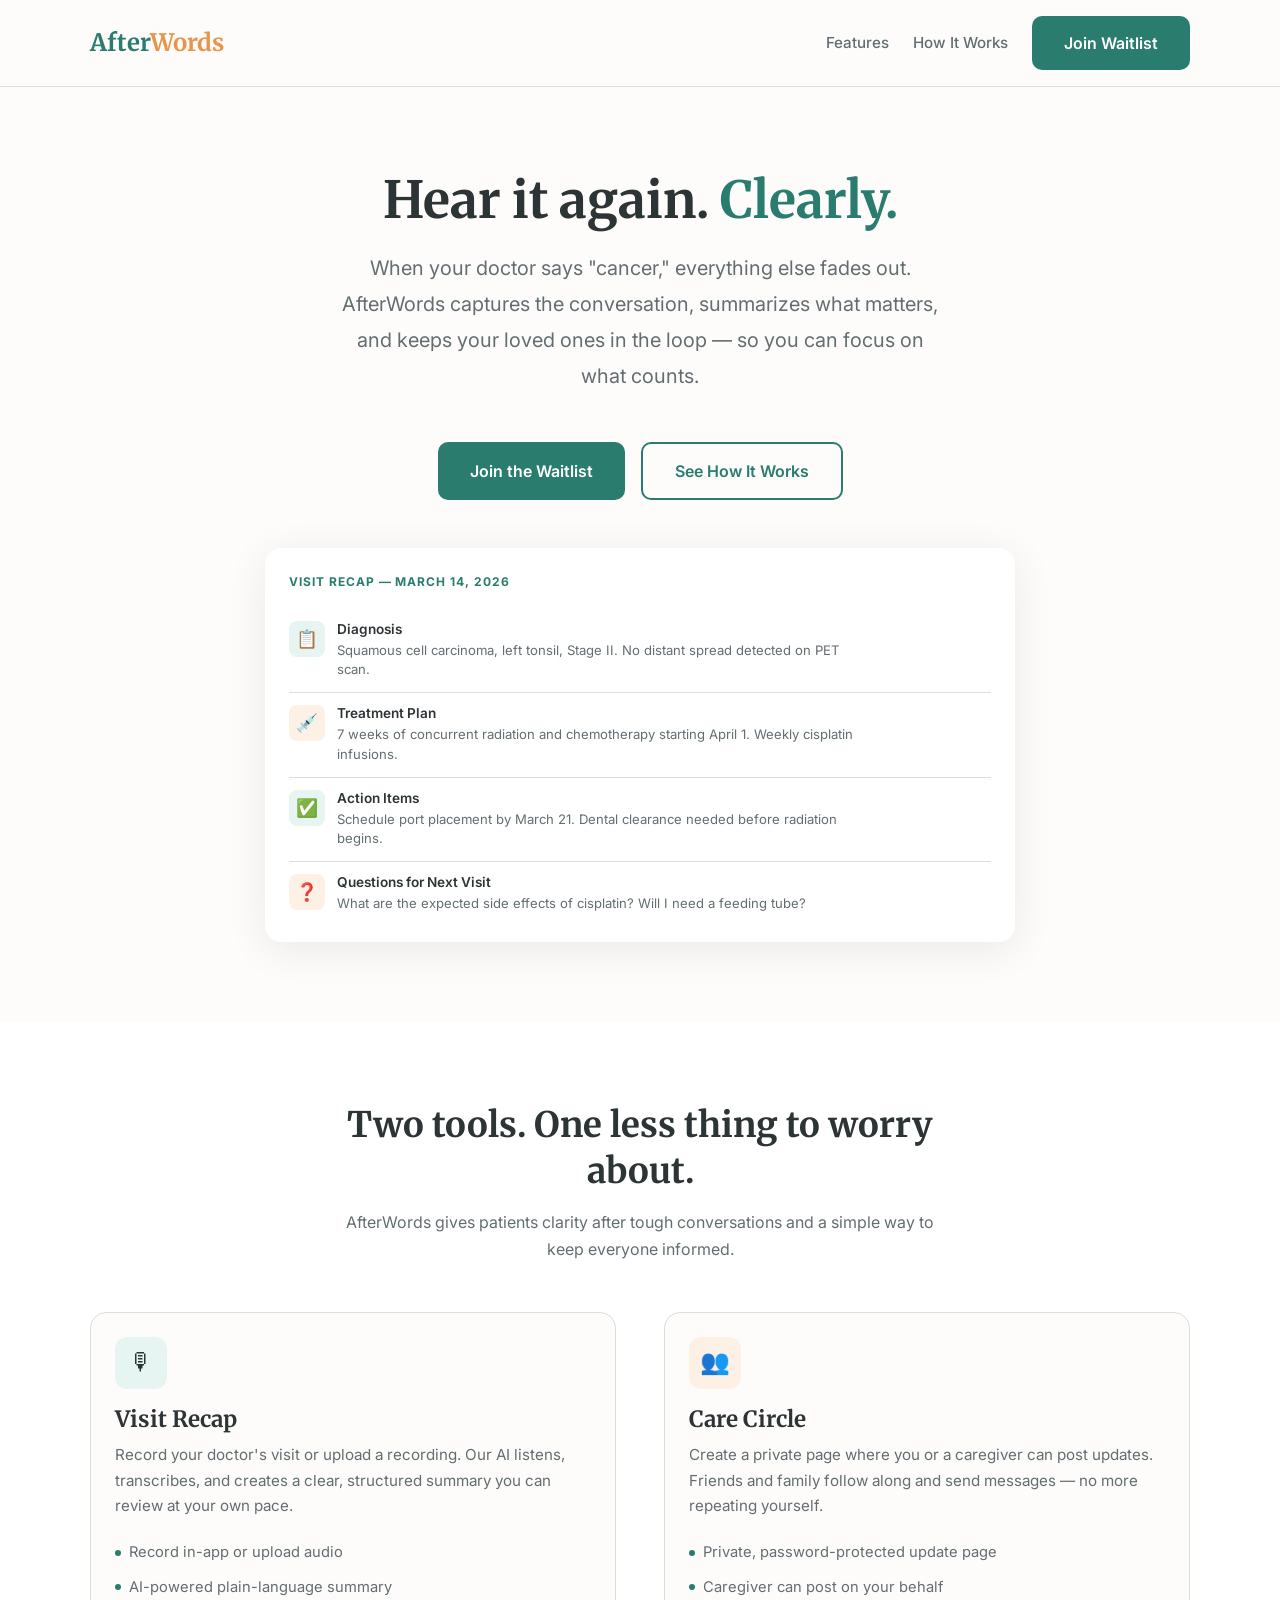
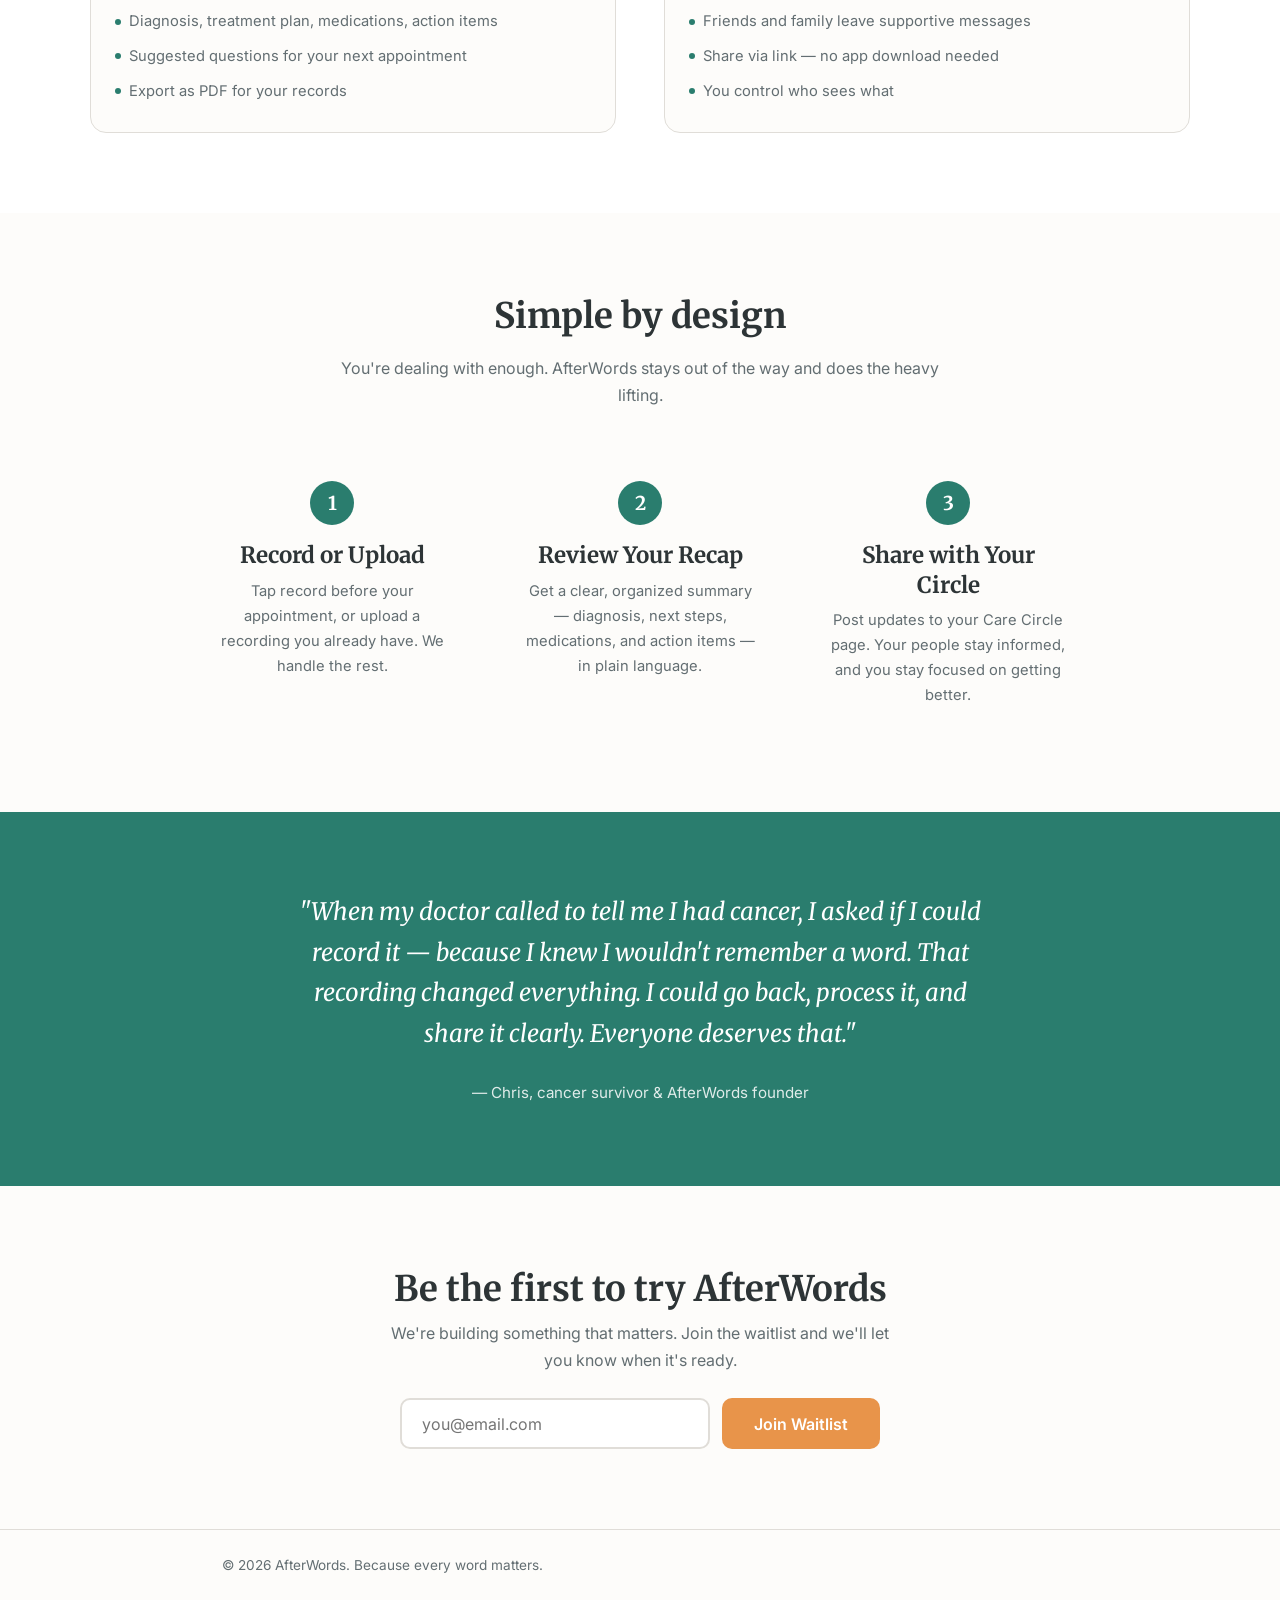
==== index.html @ 7d265d9e "Initial commit — AfterWords MVP Landing page, patient dashboard, Visit Recap flow (record → process " ====
<!DOCTYPE html>
<html lang="en">
<head>
  <meta charset="UTF-8">
  <meta name="viewport" content="width=device-width, initial-scale=1.0">
  <title>AfterWords — Because Every Word Matters</title>
  <meta name="description" content="AfterWords helps cancer patients capture, understand, and share what their doctors say — so nothing gets lost when it matters most.">
  <link rel="preconnect" href="https://fonts.googleapis.com">
  <link rel="preconnect" href="https://fonts.gstatic.com" crossorigin>
  <link href="https://fonts.googleapis.com/css2?family=Inter:wght@400;500;600;700&family=Merriweather:ital,wght@0,700;1,400&display=swap" rel="stylesheet">
  <link rel="stylesheet" href="css/style.css">
</head>
<body>

  <!-- Header -->
  <header class="site-header">
    <div class="container">
      <a href="/" class="logo">After<span>Words</span></a>
      <button class="nav-toggle" aria-label="Toggle navigation">
        <span></span><span></span><span></span>
      </button>
      <nav>
        <a href="#features">Features</a>
        <a href="#how-it-works">How It Works</a>
        <a href="#waitlist" class="btn btn-primary">Join Waitlist</a>
      </nav>
    </div>
  </header>

  <!-- Hero -->
  <section class="hero section">
    <div class="container">
      <h1>Hear it again. <span>Clearly.</span></h1>
      <p class="subtitle">
        When your doctor says "cancer," everything else fades out. AfterWords captures the conversation, summarizes what matters, and keeps your loved ones in the loop — so you can focus on what counts.
      </p>
      <div class="hero-actions">
        <a href="#waitlist" class="btn btn-primary">Join the Waitlist</a>
        <a href="#how-it-works" class="btn btn-outline">See How It Works</a>
      </div>

      <!-- Visual mockup of a recap summary -->
      <div class="hero-visual reveal">
        <div class="mockup-card">
          <div class="card-label">Visit Recap — March 14, 2026</div>
          <div class="mockup-summary-item">
            <div class="mockup-icon">&#x1f4cb;</div>
            <div>
              <h4>Diagnosis</h4>
              <p>Squamous cell carcinoma, left tonsil, Stage II. No distant spread detected on PET scan.</p>
            </div>
          </div>
          <div class="mockup-summary-item">
            <div class="mockup-icon accent">&#x1f489;</div>
            <div>
              <h4>Treatment Plan</h4>
              <p>7 weeks of concurrent radiation and chemotherapy starting April 1. Weekly cisplatin infusions.</p>
            </div>
          </div>
          <div class="mockup-summary-item">
            <div class="mockup-icon">&#x2705;</div>
            <div>
              <h4>Action Items</h4>
              <p>Schedule port placement by March 21. Dental clearance needed before radiation begins.</p>
            </div>
          </div>
          <div class="mockup-summary-item">
            <div class="mockup-icon accent">&#x2753;</div>
            <div>
              <h4>Questions for Next Visit</h4>
              <p>What are the expected side effects of cisplatin? Will I need a feeding tube?</p>
            </div>
          </div>
        </div>
      </div>
    </div>
  </section>

  <!-- Features -->
  <section class="features section" id="features">
    <div class="container">
      <div class="features-header reveal">
        <h2>Two tools. One less thing to worry about.</h2>
        <p>AfterWords gives patients clarity after tough conversations and a simple way to keep everyone informed.</p>
      </div>
      <div class="features-grid">
        <div class="feature-card reveal">
          <div class="feature-icon">&#x1f399;</div>
          <h3>Visit Recap</h3>
          <p>Record your doctor's visit or upload a recording. Our AI listens, transcribes, and creates a clear, structured summary you can review at your own pace.</p>
          <ul class="feature-list">
            <li>Record in-app or upload audio</li>
            <li>AI-powered plain-language summary</li>
            <li>Diagnosis, treatment plan, medications, action items</li>
            <li>Suggested questions for your next appointment</li>
            <li>Export as PDF for your records</li>
          </ul>
        </div>
        <div class="feature-card reveal">
          <div class="feature-icon accent">&#x1f465;</div>
          <h3>Care Circle</h3>
          <p>Create a private page where you or a caregiver can post updates. Friends and family follow along and send messages — no more repeating yourself.</p>
          <ul class="feature-list">
            <li>Private, password-protected update page</li>
            <li>Caregiver can post on your behalf</li>
            <li>Friends and family leave supportive messages</li>
            <li>Share via link — no app download needed</li>
            <li>You control who sees what</li>
          </ul>
        </div>
      </div>
    </div>
  </section>

  <!-- How It Works -->
  <section class="how-it-works section" id="how-it-works">
    <div class="container">
      <div class="how-header reveal">
        <h2>Simple by design</h2>
        <p>You're dealing with enough. AfterWords stays out of the way and does the heavy lifting.</p>
      </div>
      <div class="steps">
        <div class="step reveal">
          <div class="step-number">1</div>
          <h3>Record or Upload</h3>
          <p>Tap record before your appointment, or upload a recording you already have. We handle the rest.</p>
        </div>
        <div class="step reveal">
          <div class="step-number">2</div>
          <h3>Review Your Recap</h3>
          <p>Get a clear, organized summary — diagnosis, next steps, medications, and action items — in plain language.</p>
        </div>
        <div class="step reveal">
          <div class="step-number">3</div>
          <h3>Share with Your Circle</h3>
          <p>Post updates to your Care Circle page. Your people stay informed, and you stay focused on getting better.</p>
        </div>
      </div>
    </div>
  </section>

  <!-- Story -->
  <section class="story section">
    <div class="container">
      <div class="story-content reveal">
        <blockquote>
          "When my doctor called to tell me I had cancer, I asked if I could record it — because I knew I wouldn't remember a word. That recording changed everything. I could go back, process it, and share it clearly. Everyone deserves that."
        </blockquote>
        <cite>— Chris, cancer survivor &amp; AfterWords founder</cite>
      </div>
    </div>
  </section>

  <!-- CTA / Waitlist -->
  <section class="cta section" id="waitlist">
    <div class="container reveal">
      <h2>Be the first to try AfterWords</h2>
      <p>We're building something that matters. Join the waitlist and we'll let you know when it's ready.</p>
      <form class="waitlist-form" id="waitlist-form">
        <input type="email" placeholder="you@email.com" required aria-label="Email address">
        <button type="submit" class="btn btn-accent">Join Waitlist</button>
      </form>
      <p id="form-message" style="margin-top: 1rem; font-size: 0.9rem; display: none;"></p>
    </div>
  </section>

  <!-- Footer -->
  <footer class="site-footer">
    <div class="container">
      <p>&copy; 2026 AfterWords. Because every word matters.</p>
    </div>
  </footer>

  <script src="js/main.js"></script>
</body>
</html>
---- css/style.css ----
/* ========================================
   AfterWords — Global Styles
   ======================================== */

/* --- Custom Properties --- */
:root {
  /* Brand Colors */
  --color-primary: #2a7d6e;       /* Calm teal */
  --color-primary-light: #e6f5f1; /* Teal tint for backgrounds */
  --color-primary-dark: #1d5a4f;  /* Deeper teal for hover states */
  --color-accent: #e8944a;        /* Warm amber — hope, warmth */
  --color-accent-light: #fdf1e6;  /* Amber tint */

  /* Neutrals */
  --color-text: #2d3436;
  --color-text-light: #636e72;
  --color-bg: #fdfcfa;
  --color-white: #ffffff;
  --color-border: #e0ddd8;

  /* Typography */
  --font-heading: 'Merriweather', Georgia, serif;
  --font-body: 'Inter', -apple-system, BlinkMacSystemFont, 'Segoe UI', sans-serif;

  /* Spacing */
  --space-xs: 0.5rem;
  --space-sm: 1rem;
  --space-md: 1.5rem;
  --space-lg: 3rem;
  --space-xl: 5rem;

  /* Layout */
  --max-width: 1100px;
  --radius: 10px;
  --radius-lg: 16px;
}

/* --- Reset & Base --- */
*,
*::before,
*::after {
  margin: 0;
  padding: 0;
  box-sizing: border-box;
}

html {
  scroll-behavior: smooth;
}

body {
  font-family: var(--font-body);
  color: var(--color-text);
  background: var(--color-bg);
  line-height: 1.7;
  -webkit-font-smoothing: antialiased;
}

img {
  max-width: 100%;
  display: block;
}

a {
  color: var(--color-primary);
  text-decoration: none;
}

a:hover {
  color: var(--color-primary-dark);
}

/* --- Typography --- */
h1, h2, h3, h4 {
  font-family: var(--font-heading);
  color: var(--color-text);
  line-height: 1.3;
}

h1 { font-size: clamp(2rem, 5vw, 3.2rem); }
h2 { font-size: clamp(1.5rem, 3.5vw, 2.2rem); }
h3 { font-size: clamp(1.15rem, 2.5vw, 1.4rem); }

p {
  max-width: 65ch;
}

/* --- Utility --- */
.container {
  width: 90%;
  max-width: var(--max-width);
  margin: 0 auto;
}

.section {
  padding: var(--space-xl) 0;
}

.text-center {
  text-align: center;
}

.text-light {
  color: var(--color-text-light);
}

/* --- Buttons --- */
.btn {
  display: inline-flex;
  align-items: center;
  gap: 0.5rem;
  padding: 0.85rem 2rem;
  border-radius: var(--radius);
  font-family: var(--font-body);
  font-size: 1rem;
  font-weight: 600;
  border: none;
  cursor: pointer;
  transition: all 0.25s ease;
}

.btn-primary {
  background: var(--color-primary);
  color: var(--color-white);
}

.btn-primary:hover {
  background: var(--color-primary-dark);
  color: var(--color-white);
  transform: translateY(-1px);
  box-shadow: 0 4px 14px rgba(42, 125, 110, 0.3);
}

.btn-outline {
  background: transparent;
  color: var(--color-primary);
  border: 2px solid var(--color-primary);
}

.btn-outline:hover {
  background: var(--color-primary);
  color: var(--color-white);
  transform: translateY(-1px);
}

.btn-accent {
  background: var(--color-accent);
  color: var(--color-white);
}

.btn-accent:hover {
  background: #d4832f;
  color: var(--color-white);
  transform: translateY(-1px);
  box-shadow: 0 4px 14px rgba(232, 148, 74, 0.35);
}

/* --- Header / Nav --- */
.site-header {
  padding: var(--space-sm) 0;
  position: sticky;
  top: 0;
  background: rgba(253, 252, 250, 0.92);
  backdrop-filter: blur(12px);
  -webkit-backdrop-filter: blur(12px);
  z-index: 100;
  border-bottom: 1px solid var(--color-border);
}

.site-header .container {
  display: flex;
  justify-content: space-between;
  align-items: center;
}

.logo {
  font-family: var(--font-heading);
  font-size: 1.5rem;
  font-weight: 700;
  color: var(--color-primary);
}

.logo span {
  color: var(--color-accent);
}

nav {
  display: flex;
  align-items: center;
  gap: var(--space-md);
}

nav a {
  font-size: 0.95rem;
  font-weight: 500;
  color: var(--color-text-light);
  transition: color 0.2s;
}

nav a:hover {
  color: var(--color-primary);
}

/* Mobile nav toggle */
.nav-toggle {
  display: none;
  background: none;
  border: none;
  cursor: pointer;
  padding: var(--space-xs);
}

.nav-toggle span {
  display: block;
  width: 24px;
  height: 2px;
  background: var(--color-text);
  margin: 5px 0;
  transition: all 0.3s;
}

/* --- Hero --- */
.hero {
  padding: var(--space-xl) 0;
  text-align: center;
}

.hero h1 {
  margin-bottom: var(--space-sm);
}

.hero h1 span {
  color: var(--color-primary);
}

.hero .subtitle {
  font-size: clamp(1.05rem, 2vw, 1.25rem);
  color: var(--color-text-light);
  max-width: 600px;
  margin: 0 auto var(--space-lg);
  line-height: 1.8;
}

.hero-actions {
  display: flex;
  justify-content: center;
  gap: var(--space-sm);
  flex-wrap: wrap;
}

.hero-visual {
  margin-top: var(--space-lg);
  max-width: 750px;
  margin-left: auto;
  margin-right: auto;
}

/* Mockup card shown in hero */
.mockup-card {
  background: var(--color-white);
  border-radius: var(--radius-lg);
  box-shadow: 0 8px 40px rgba(0, 0, 0, 0.08);
  padding: var(--space-md) var(--space-md) var(--space-sm);
  text-align: left;
}

.mockup-card .card-label {
  font-size: 0.75rem;
  font-weight: 700;
  text-transform: uppercase;
  letter-spacing: 0.08em;
  color: var(--color-primary);
  margin-bottom: var(--space-sm);
}

.mockup-summary-item {
  display: flex;
  align-items: flex-start;
  gap: 0.75rem;
  padding: 0.75rem 0;
  border-bottom: 1px solid var(--color-border);
}

.mockup-summary-item:last-child {
  border-bottom: none;
}

.mockup-icon {
  flex-shrink: 0;
  width: 36px;
  height: 36px;
  border-radius: 8px;
  display: flex;
  align-items: center;
  justify-content: center;
  font-size: 1.1rem;
  background: var(--color-primary-light);
}

.mockup-icon.accent {
  background: var(--color-accent-light);
}

.mockup-summary-item h4 {
  font-family: var(--font-body);
  font-size: 0.85rem;
  font-weight: 600;
  margin-bottom: 0.15rem;
}

.mockup-summary-item p {
  font-size: 0.82rem;
  color: var(--color-text-light);
  line-height: 1.5;
}

/* --- Features --- */
.features {
  background: var(--color-white);
}

.features-header {
  text-align: center;
  max-width: 600px;
  margin: 0 auto var(--space-lg);
}

.features-header p {
  margin: var(--space-sm) auto 0;
  color: var(--color-text-light);
}

.features-grid {
  display: grid;
  grid-template-columns: 1fr 1fr;
  gap: var(--space-lg);
}

.feature-card {
  padding: var(--space-md);
  border-radius: var(--radius-lg);
  border: 1px solid var(--color-border);
  background: var(--color-bg);
}

.feature-icon {
  width: 52px;
  height: 52px;
  border-radius: 12px;
  display: flex;
  align-items: center;
  justify-content: center;
  font-size: 1.5rem;
  margin-bottom: var(--space-sm);
  background: var(--color-primary-light);
}

.feature-icon.accent {
  background: var(--color-accent-light);
}

.feature-card h3 {
  margin-bottom: var(--space-xs);
}

.feature-card p {
  color: var(--color-text-light);
  font-size: 0.95rem;
}

.feature-list {
  list-style: none;
  margin-top: var(--space-sm);
}

.feature-list li {
  padding: 0.3rem 0;
  font-size: 0.92rem;
  color: var(--color-text-light);
  display: flex;
  align-items: center;
  gap: 0.5rem;
}

.feature-list li::before {
  content: '';
  width: 6px;
  height: 6px;
  border-radius: 50%;
  background: var(--color-primary);
  flex-shrink: 0;
}

/* --- How It Works --- */
.how-it-works {
  background: var(--color-bg);
}

.how-header {
  text-align: center;
  max-width: 600px;
  margin: 0 auto var(--space-lg);
}

.how-header p {
  margin: var(--space-sm) auto 0;
  color: var(--color-text-light);
}

.steps {
  display: grid;
  grid-template-columns: repeat(3, 1fr);
  gap: var(--space-md);
  max-width: 900px;
  margin: 0 auto;
}

.step {
  text-align: center;
  padding: var(--space-md);
}

.step-number {
  width: 44px;
  height: 44px;
  border-radius: 50%;
  background: var(--color-primary);
  color: var(--color-white);
  font-family: var(--font-heading);
  font-size: 1.2rem;
  font-weight: 700;
  display: flex;
  align-items: center;
  justify-content: center;
  margin: 0 auto var(--space-sm);
}

.step h3 {
  margin-bottom: var(--space-xs);
}

.step p {
  color: var(--color-text-light);
  font-size: 0.92rem;
  margin: 0 auto;
}

/* --- Testimonial / Story --- */
.story {
  background: var(--color-primary);
  color: var(--color-white);
}

.story-content {
  max-width: 700px;
  margin: 0 auto;
  text-align: center;
}

.story-content blockquote {
  font-family: var(--font-heading);
  font-size: clamp(1.1rem, 2.5vw, 1.5rem);
  line-height: 1.7;
  font-style: italic;
  margin-bottom: var(--space-md);
}

.story-content cite {
  font-style: normal;
  font-size: 0.95rem;
  opacity: 0.85;
}

/* --- CTA --- */
.cta {
  text-align: center;
  background: var(--color-bg);
}

.cta h2 {
  margin-bottom: var(--space-xs);
}

.cta p {
  color: var(--color-text-light);
  margin: 0 auto var(--space-md);
  max-width: 500px;
}

.waitlist-form {
  display: flex;
  justify-content: center;
  gap: 0.75rem;
  flex-wrap: wrap;
  max-width: 480px;
  margin: 0 auto;
}

.waitlist-form input[type="email"] {
  flex: 1;
  min-width: 240px;
  padding: 0.85rem 1.25rem;
  border-radius: var(--radius);
  border: 2px solid var(--color-border);
  font-family: var(--font-body);
  font-size: 1rem;
  background: var(--color-white);
  transition: border-color 0.2s;
}

.waitlist-form input[type="email"]:focus {
  outline: none;
  border-color: var(--color-primary);
}

.waitlist-form .btn {
  white-space: nowrap;
}

/* --- Footer --- */
.site-footer {
  padding: var(--space-md) 0;
  border-top: 1px solid var(--color-border);
  text-align: center;
  font-size: 0.85rem;
  color: var(--color-text-light);
}

/* --- Scroll Animations --- */
.reveal {
  opacity: 0;
  transform: translateY(24px);
  transition: opacity 0.6s ease, transform 0.6s ease;
}

.reveal.visible {
  opacity: 1;
  transform: translateY(0);
}

/* --- Responsive --- */
@media (max-width: 768px) {
  .features-grid {
    grid-template-columns: 1fr;
  }

  .steps {
    grid-template-columns: 1fr;
    gap: var(--space-sm);
  }

  .step {
    padding: var(--space-sm);
  }

  nav {
    display: none;
    position: absolute;
    top: 100%;
    left: 0;
    right: 0;
    flex-direction: column;
    background: var(--color-white);
    padding: var(--space-sm) var(--space-md);
    border-bottom: 1px solid var(--color-border);
    box-shadow: 0 4px 20px rgba(0, 0, 0, 0.06);
  }

  nav.open {
    display: flex;
  }

  .nav-toggle {
    display: block;
  }

  .hero-actions {
    flex-direction: column;
    align-items: center;
  }

  .waitlist-form {
    flex-direction: column;
    align-items: stretch;
  }

  .waitlist-form input[type="email"] {
    min-width: unset;
  }
}
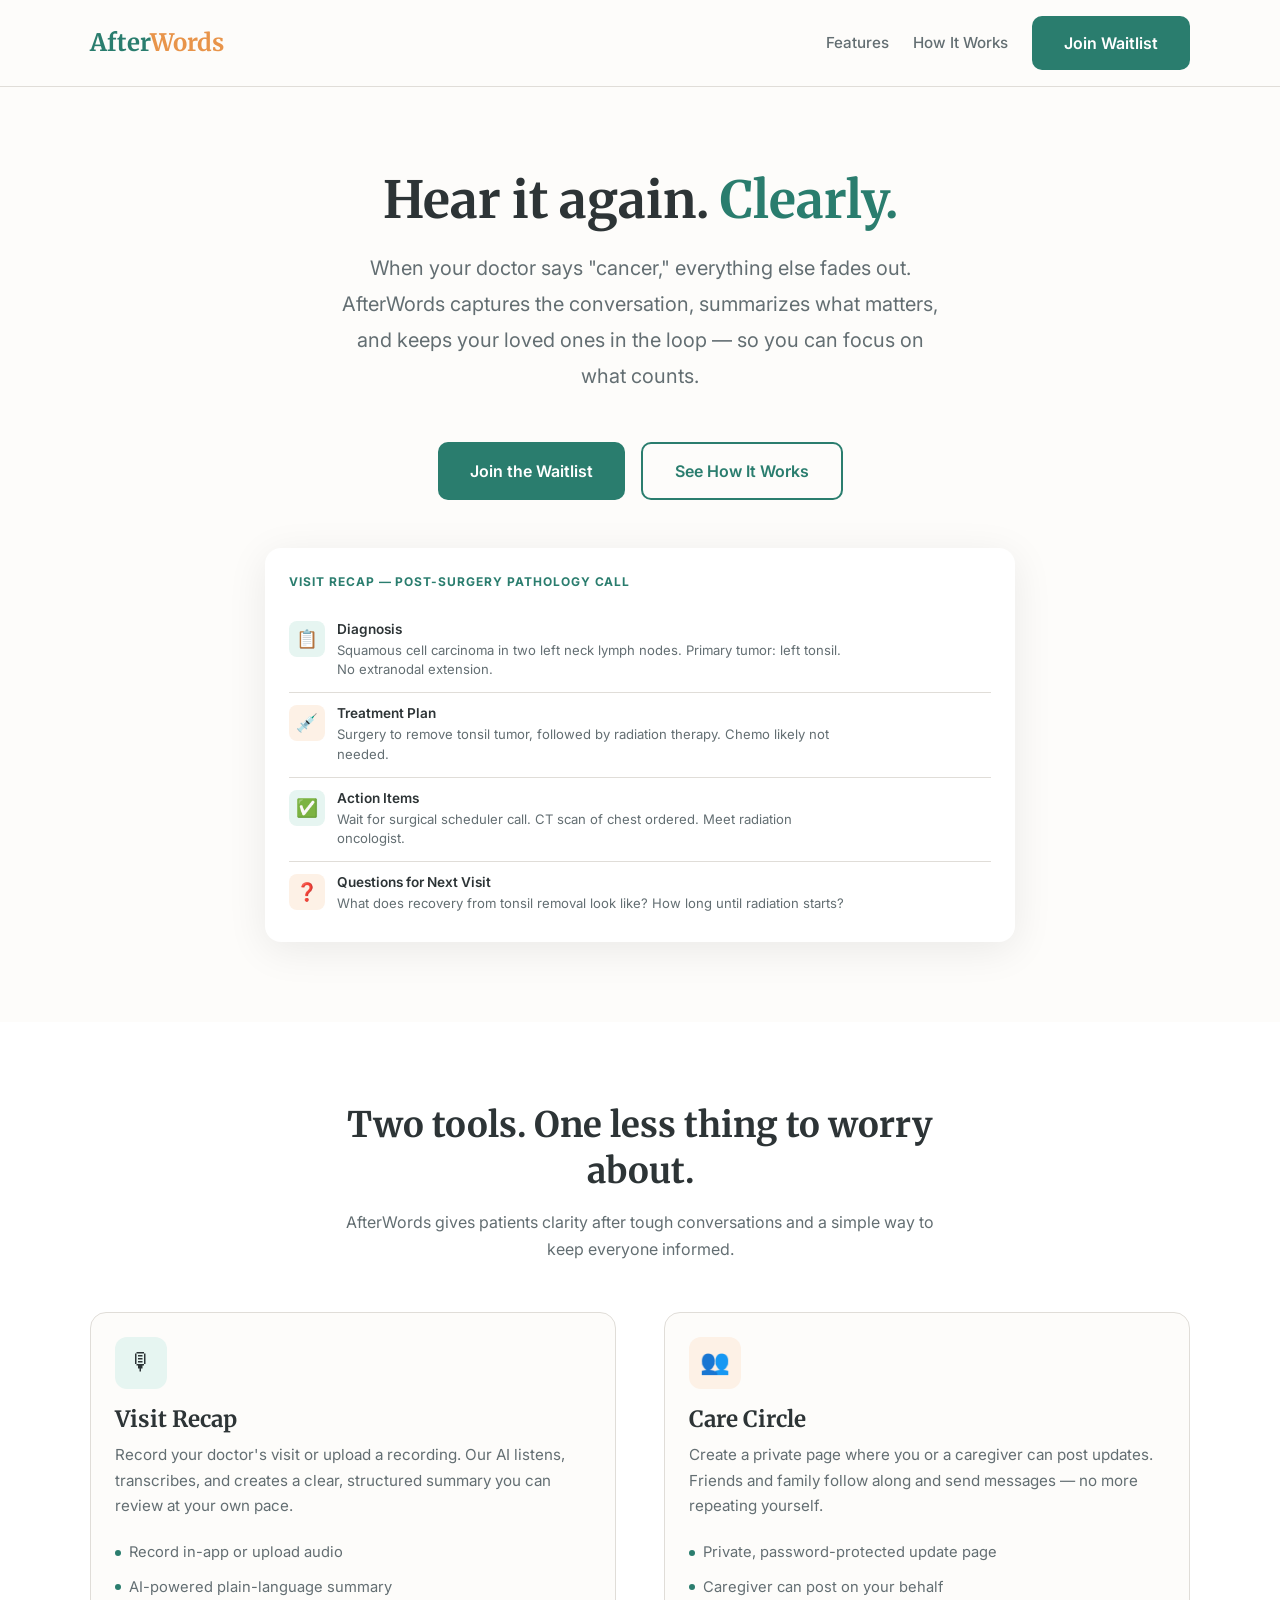
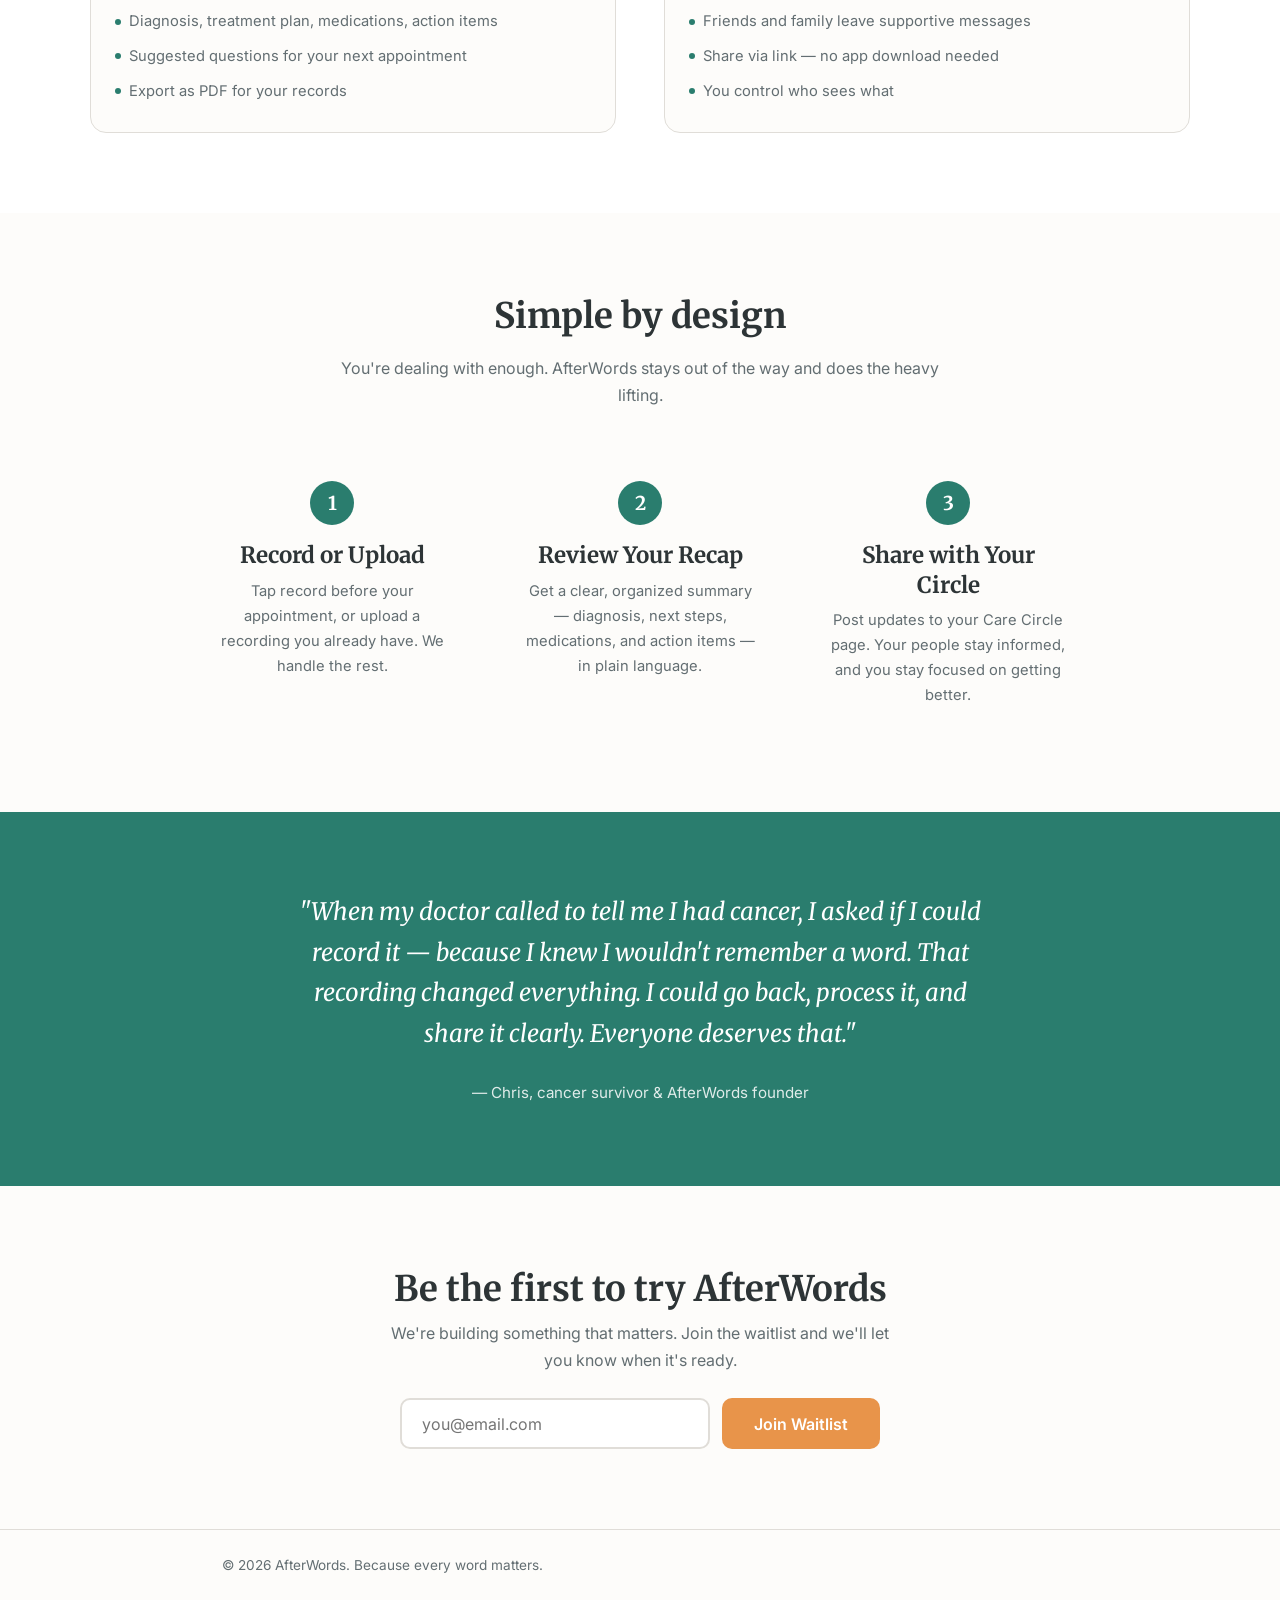
==== commit 883a2c6a: "Replace sample data with Chris's real pathology call summary Swapped demo content across landing pag" ====
--- a/index.html
+++ b/index.html
@@ -42,33 +42,33 @@
       <!-- Visual mockup of a recap summary -->
       <div class="hero-visual reveal">
         <div class="mockup-card">
-          <div class="card-label">Visit Recap — March 14, 2026</div>
+          <div class="card-label">Visit Recap — Post-Surgery Pathology Call</div>
           <div class="mockup-summary-item">
             <div class="mockup-icon">&#x1f4cb;</div>
             <div>
               <h4>Diagnosis</h4>
-              <p>Squamous cell carcinoma, left tonsil, Stage II. No distant spread detected on PET scan.</p>
+              <p>Squamous cell carcinoma in two left neck lymph nodes. Primary tumor: left tonsil. No extranodal extension.</p>
             </div>
           </div>
           <div class="mockup-summary-item">
             <div class="mockup-icon accent">&#x1f489;</div>
             <div>
               <h4>Treatment Plan</h4>
-              <p>7 weeks of concurrent radiation and chemotherapy starting April 1. Weekly cisplatin infusions.</p>
+              <p>Surgery to remove tonsil tumor, followed by radiation therapy. Chemo likely not needed.</p>
             </div>
           </div>
           <div class="mockup-summary-item">
             <div class="mockup-icon">&#x2705;</div>
             <div>
               <h4>Action Items</h4>
-              <p>Schedule port placement by March 21. Dental clearance needed before radiation begins.</p>
+              <p>Wait for surgical scheduler call. CT scan of chest ordered. Meet radiation oncologist.</p>
             </div>
           </div>
           <div class="mockup-summary-item">
             <div class="mockup-icon accent">&#x2753;</div>
             <div>
               <h4>Questions for Next Visit</h4>
-              <p>What are the expected side effects of cisplatin? Will I need a feeding tube?</p>
+              <p>What does recovery from tonsil removal look like? How long until radiation starts?</p>
             </div>
           </div>
         </div>
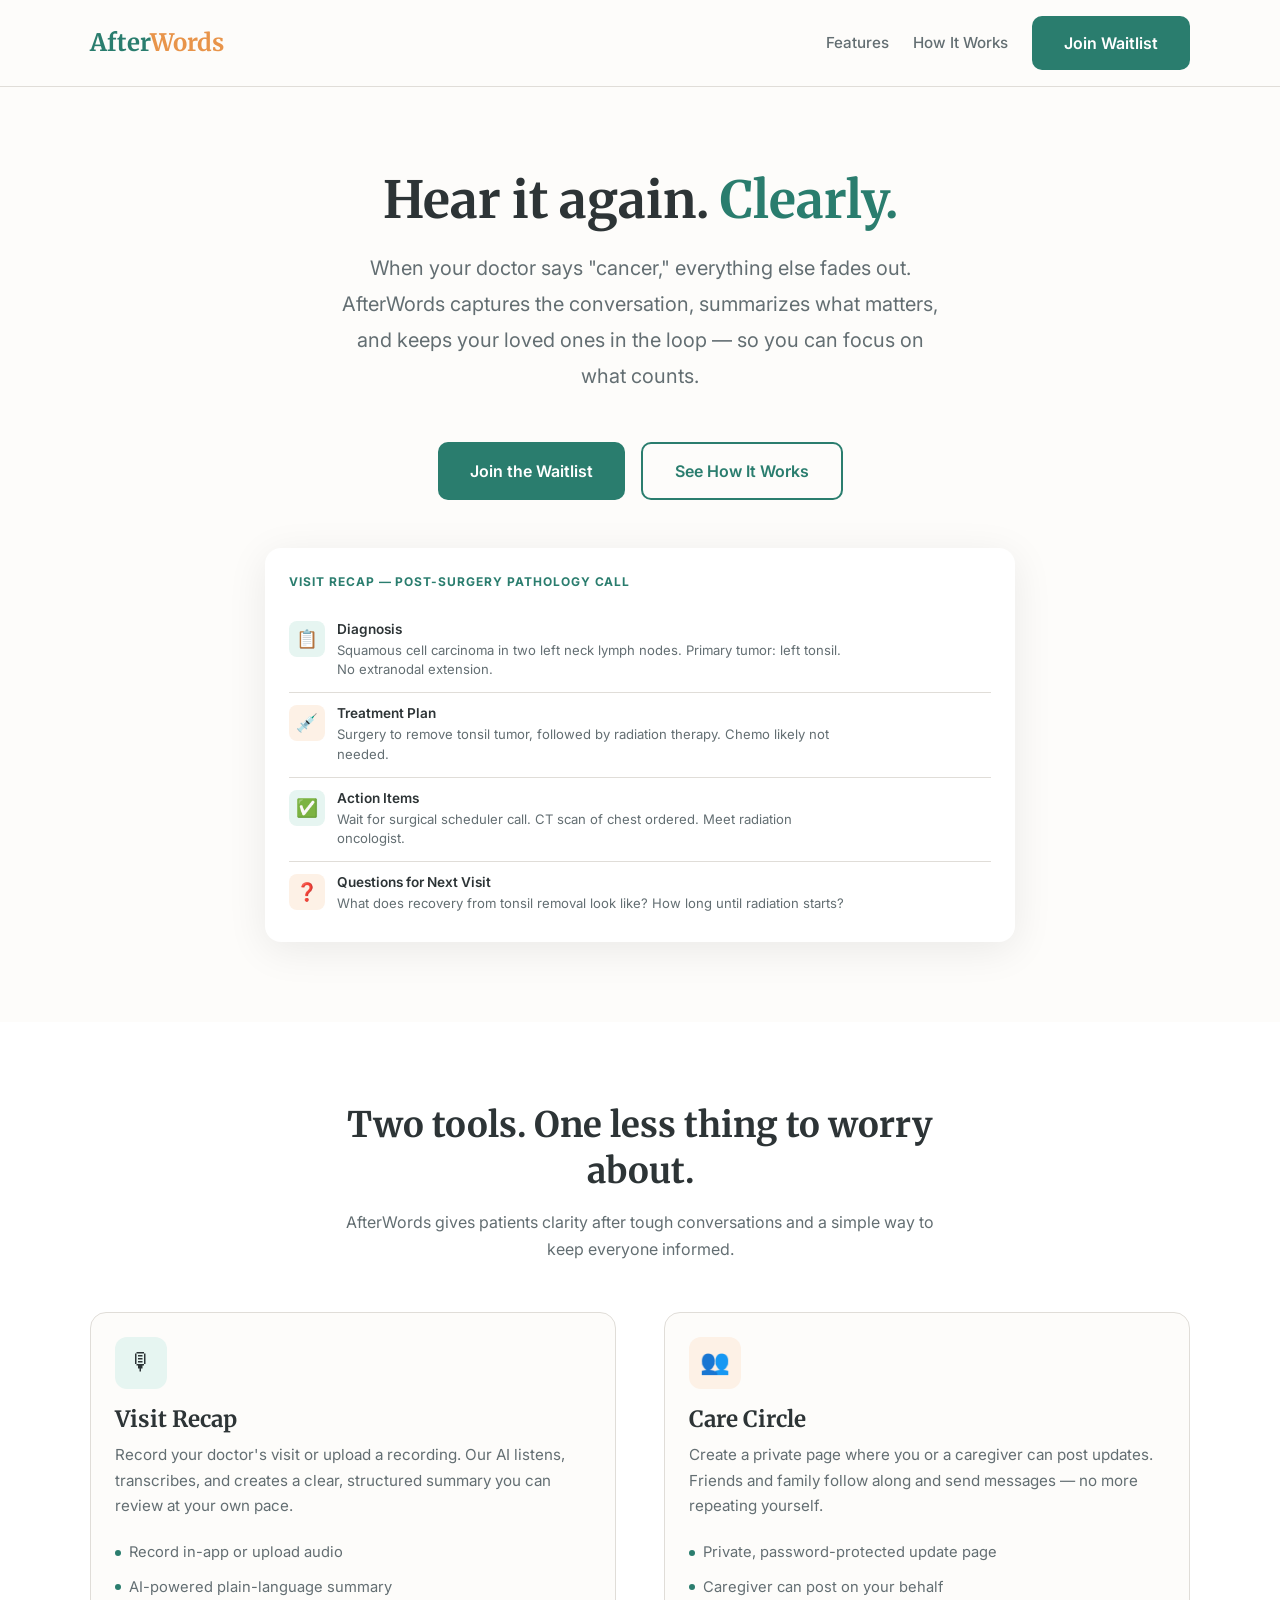
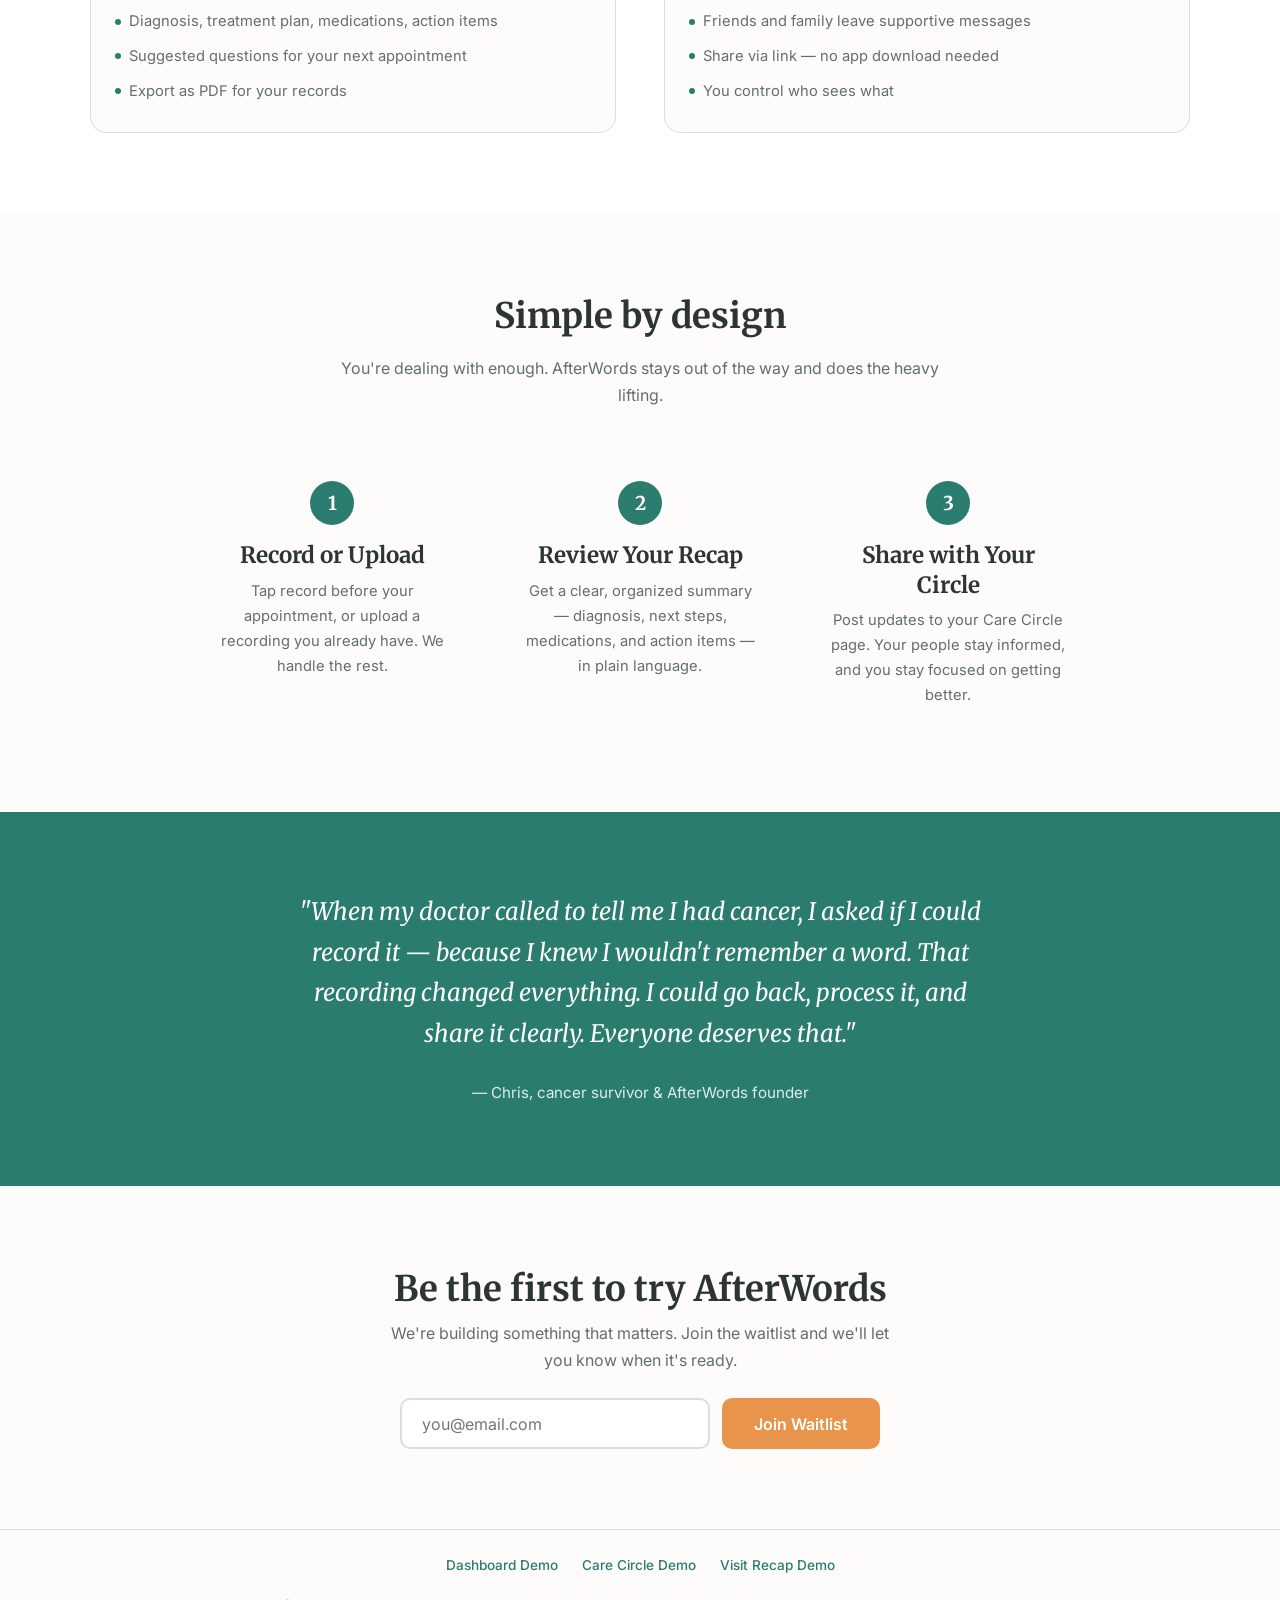
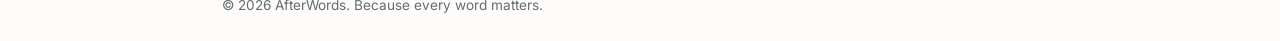
==== commit 677f2fe9: "Add demo links to landing page footer Dashboard, Care Circle, and Visit Recap demo links in the foot" ====
--- a/index.html
+++ b/index.html
@@ -167,6 +167,11 @@
   <!-- Footer -->
   <footer class="site-footer">
     <div class="container">
+      <div class="footer-links">
+        <a href="app/dashboard.html">Dashboard Demo</a>
+        <a href="app/care-circle.html">Care Circle Demo</a>
+        <a href="app/record.html">Visit Recap Demo</a>
+      </div>
       <p>&copy; 2026 AfterWords. Because every word matters.</p>
     </div>
   </footer>
--- a/css/style.css
+++ b/css/style.css
@@ -526,6 +526,25 @@
   color: var(--color-text-light);
 }
 
+.footer-links {
+  display: flex;
+  justify-content: center;
+  gap: var(--space-md);
+  margin-bottom: var(--space-sm);
+}
+
+.footer-links a {
+  color: var(--color-primary);
+  text-decoration: none;
+  font-weight: 500;
+  font-size: 0.85rem;
+}
+
+.footer-links a:hover {
+  color: var(--color-primary-dark);
+  text-decoration: underline;
+}
+
 /* --- Scroll Animations --- */
 .reveal {
   opacity: 0;
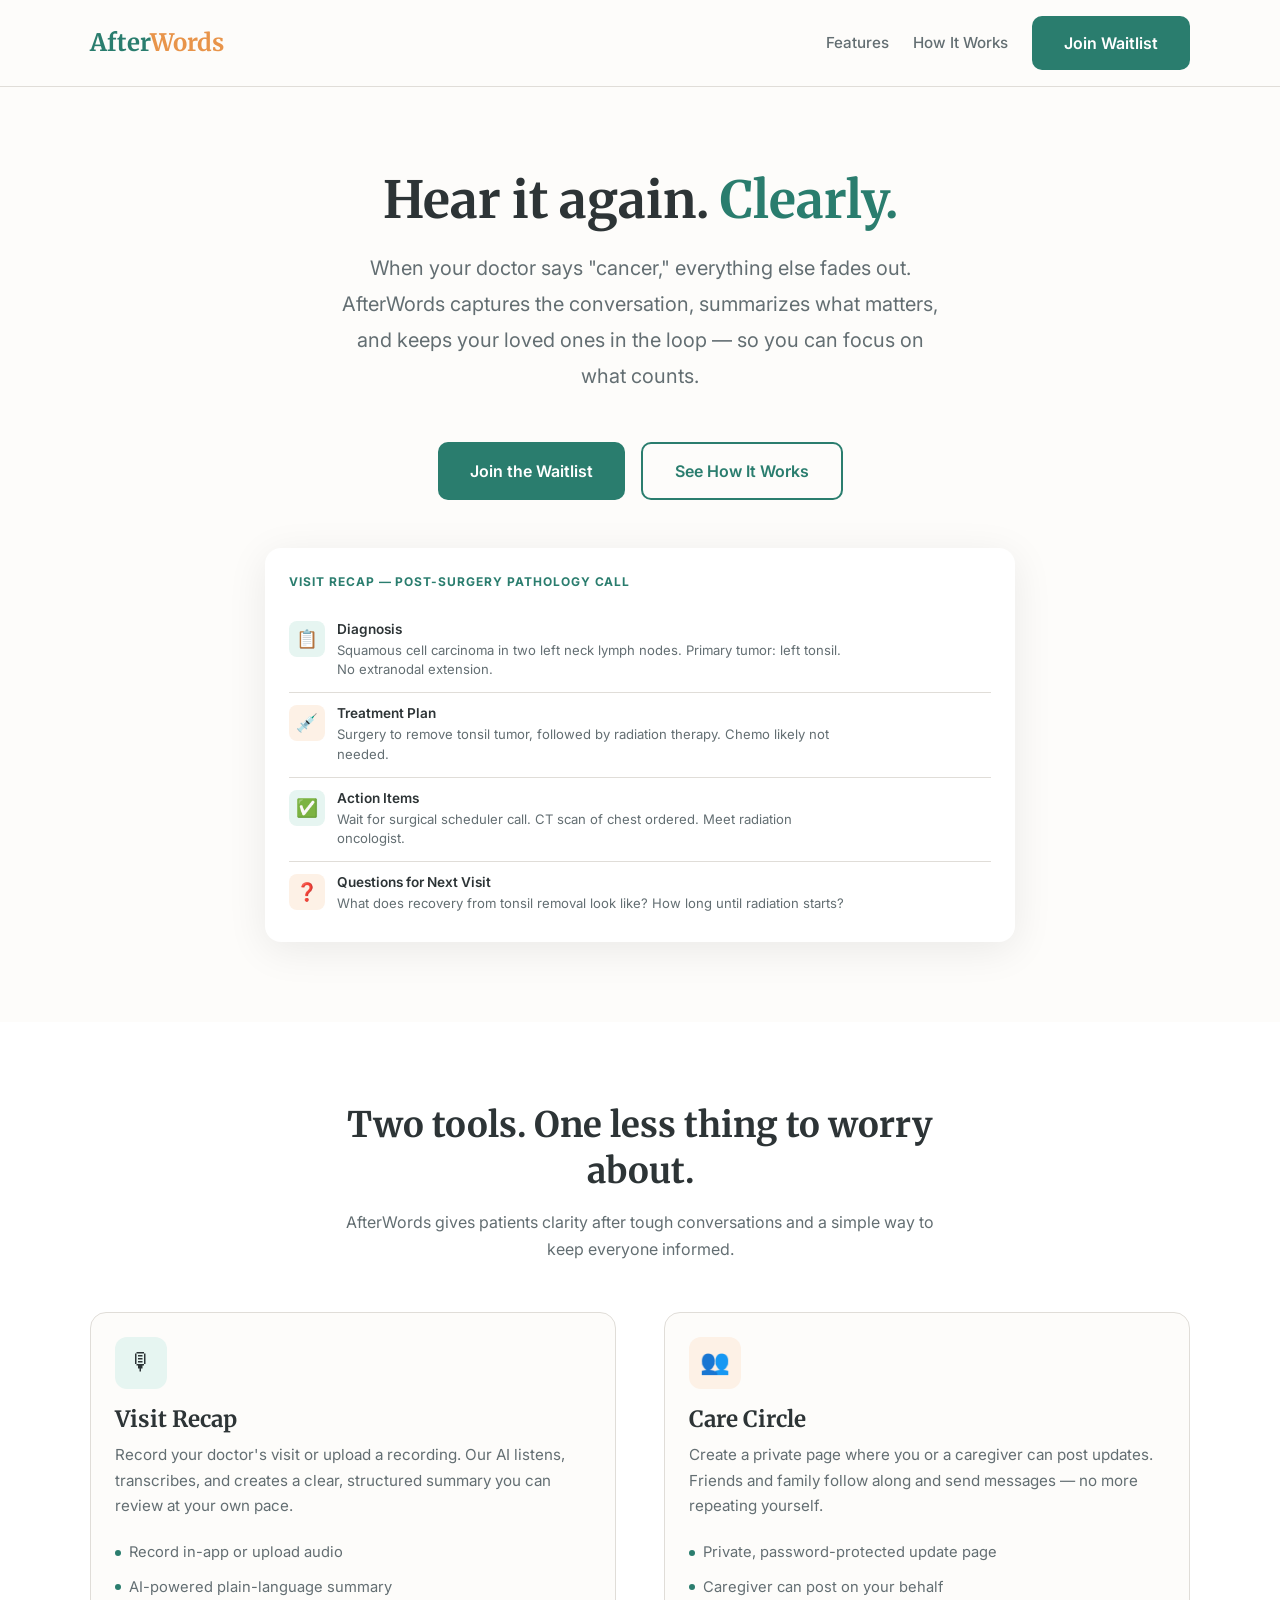
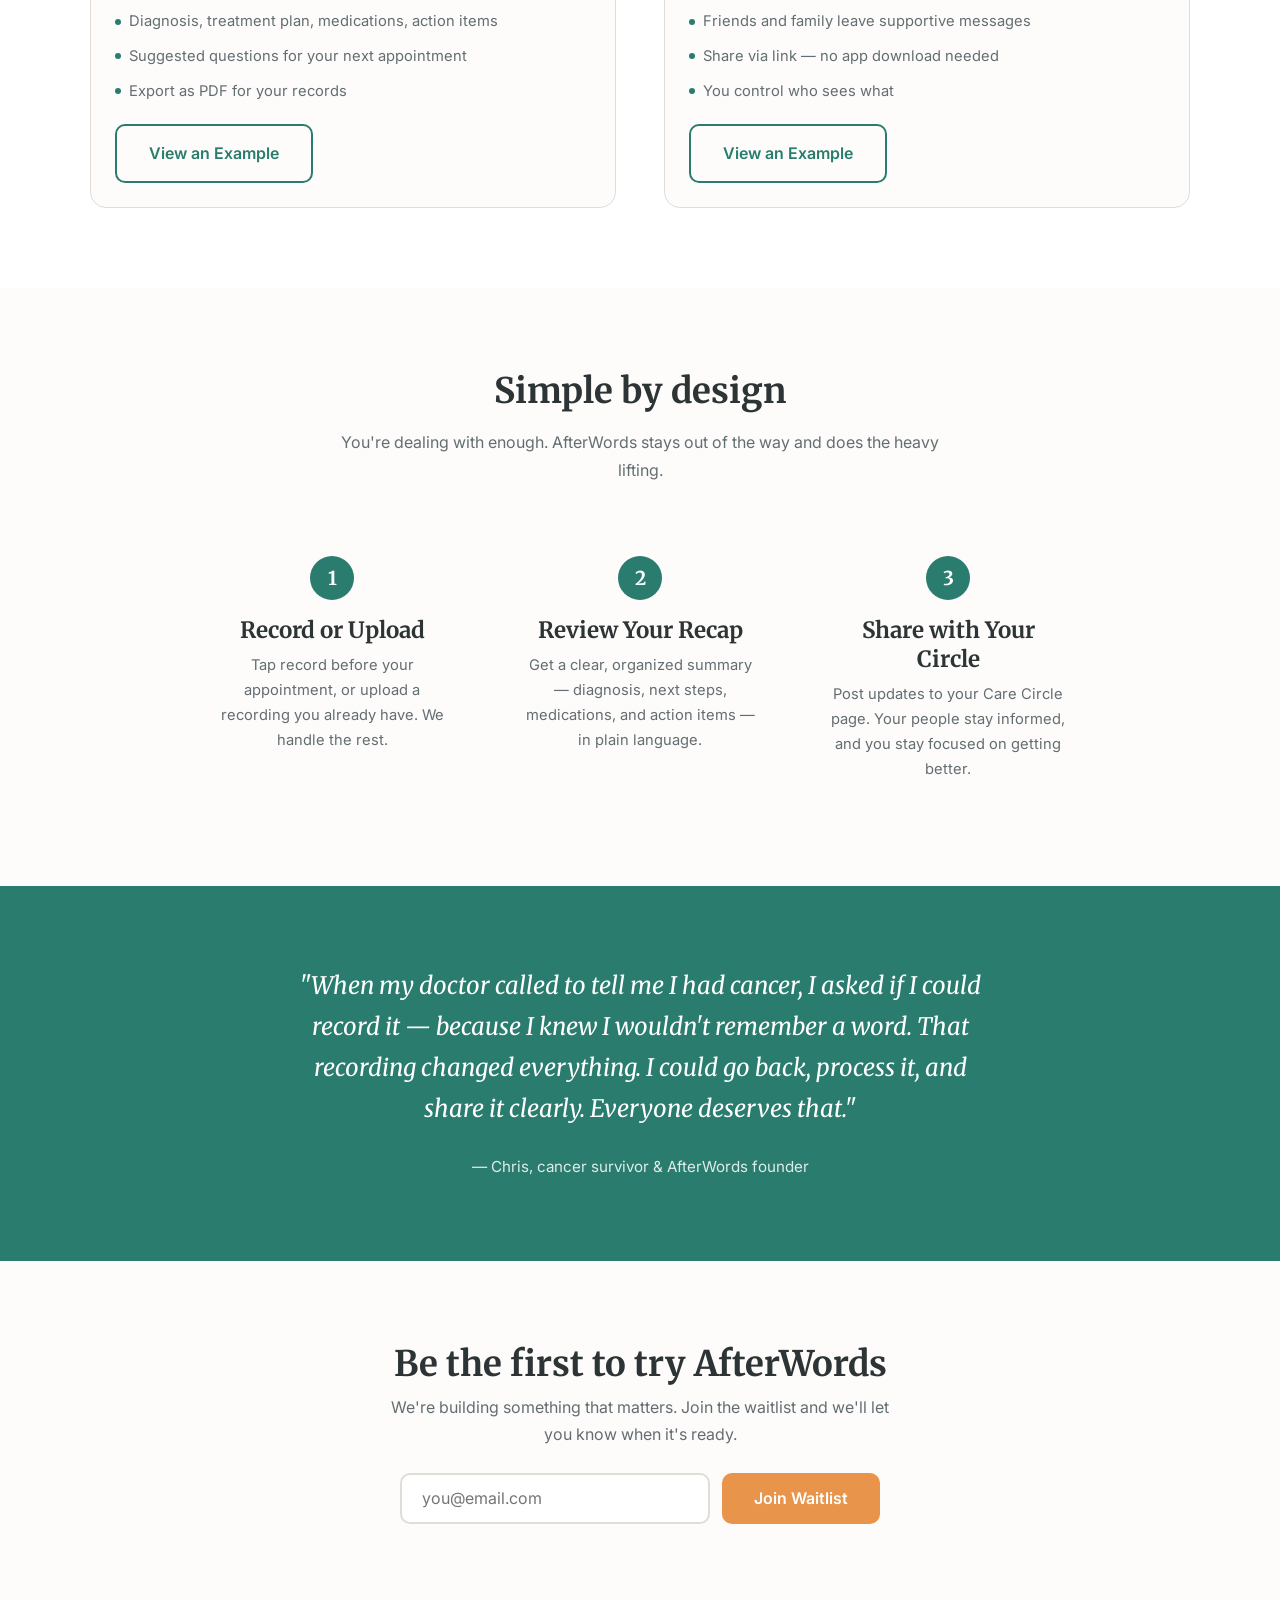
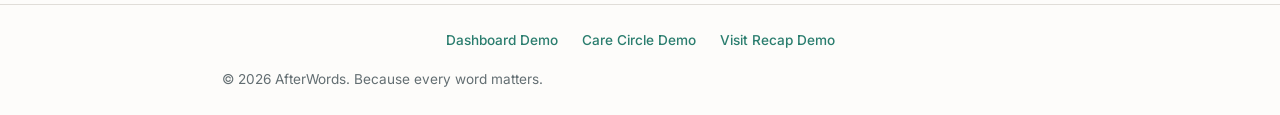
==== commit dd802f61: "Add View an Example links to feature cards on homepage Links to live GitHub Pages demos for Visit Re" ====
--- a/index.html
+++ b/index.html
@@ -95,6 +95,7 @@
             <li>Suggested questions for your next appointment</li>
             <li>Export as PDF for your records</li>
           </ul>
+          <a href="https://webbersaur.github.io/afterwords/app/record.html" class="btn btn-outline btn-sm" style="margin-top: 1rem;">View an Example</a>
         </div>
         <div class="feature-card reveal">
           <div class="feature-icon accent">&#x1f465;</div>
@@ -107,6 +108,7 @@
             <li>Share via link — no app download needed</li>
             <li>You control who sees what</li>
           </ul>
+          <a href="https://webbersaur.github.io/afterwords/app/care-circle.html" class="btn btn-outline btn-sm" style="margin-top: 1rem;">View an Example</a>
         </div>
       </div>
     </div>
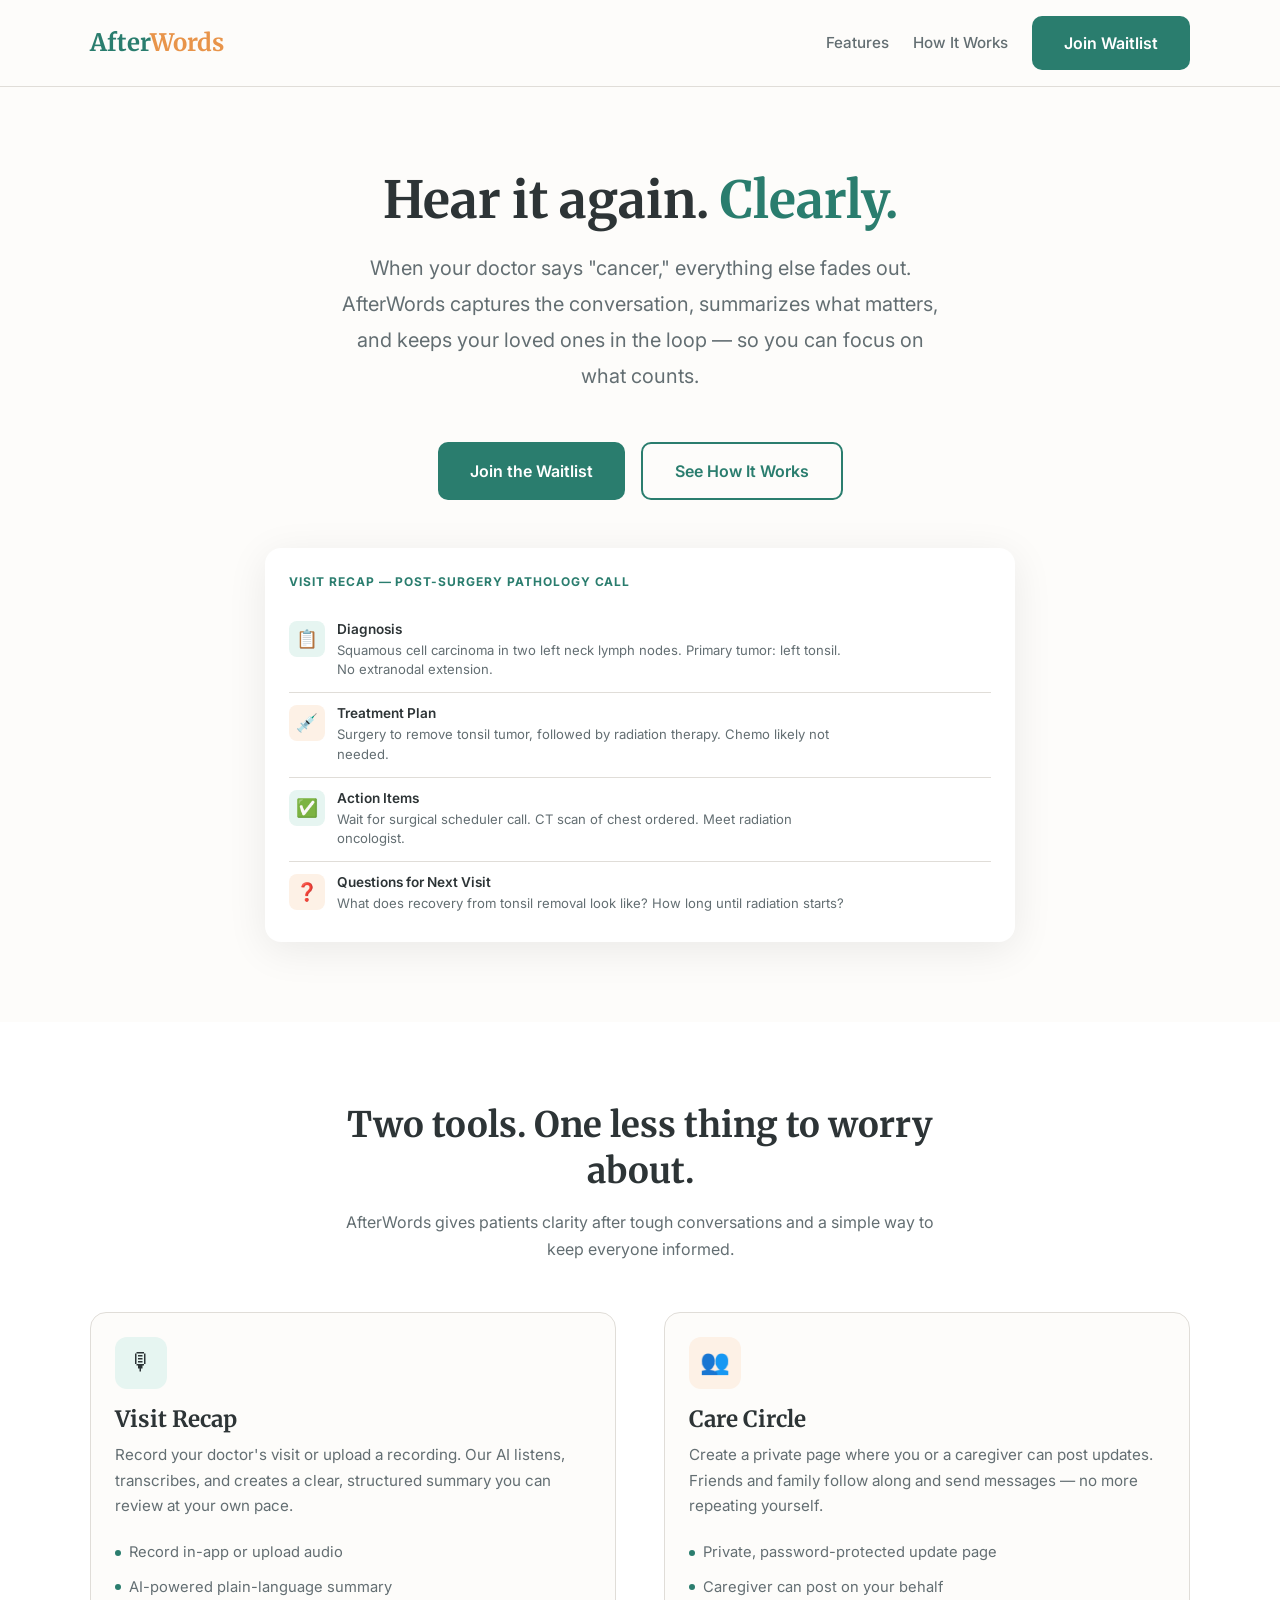
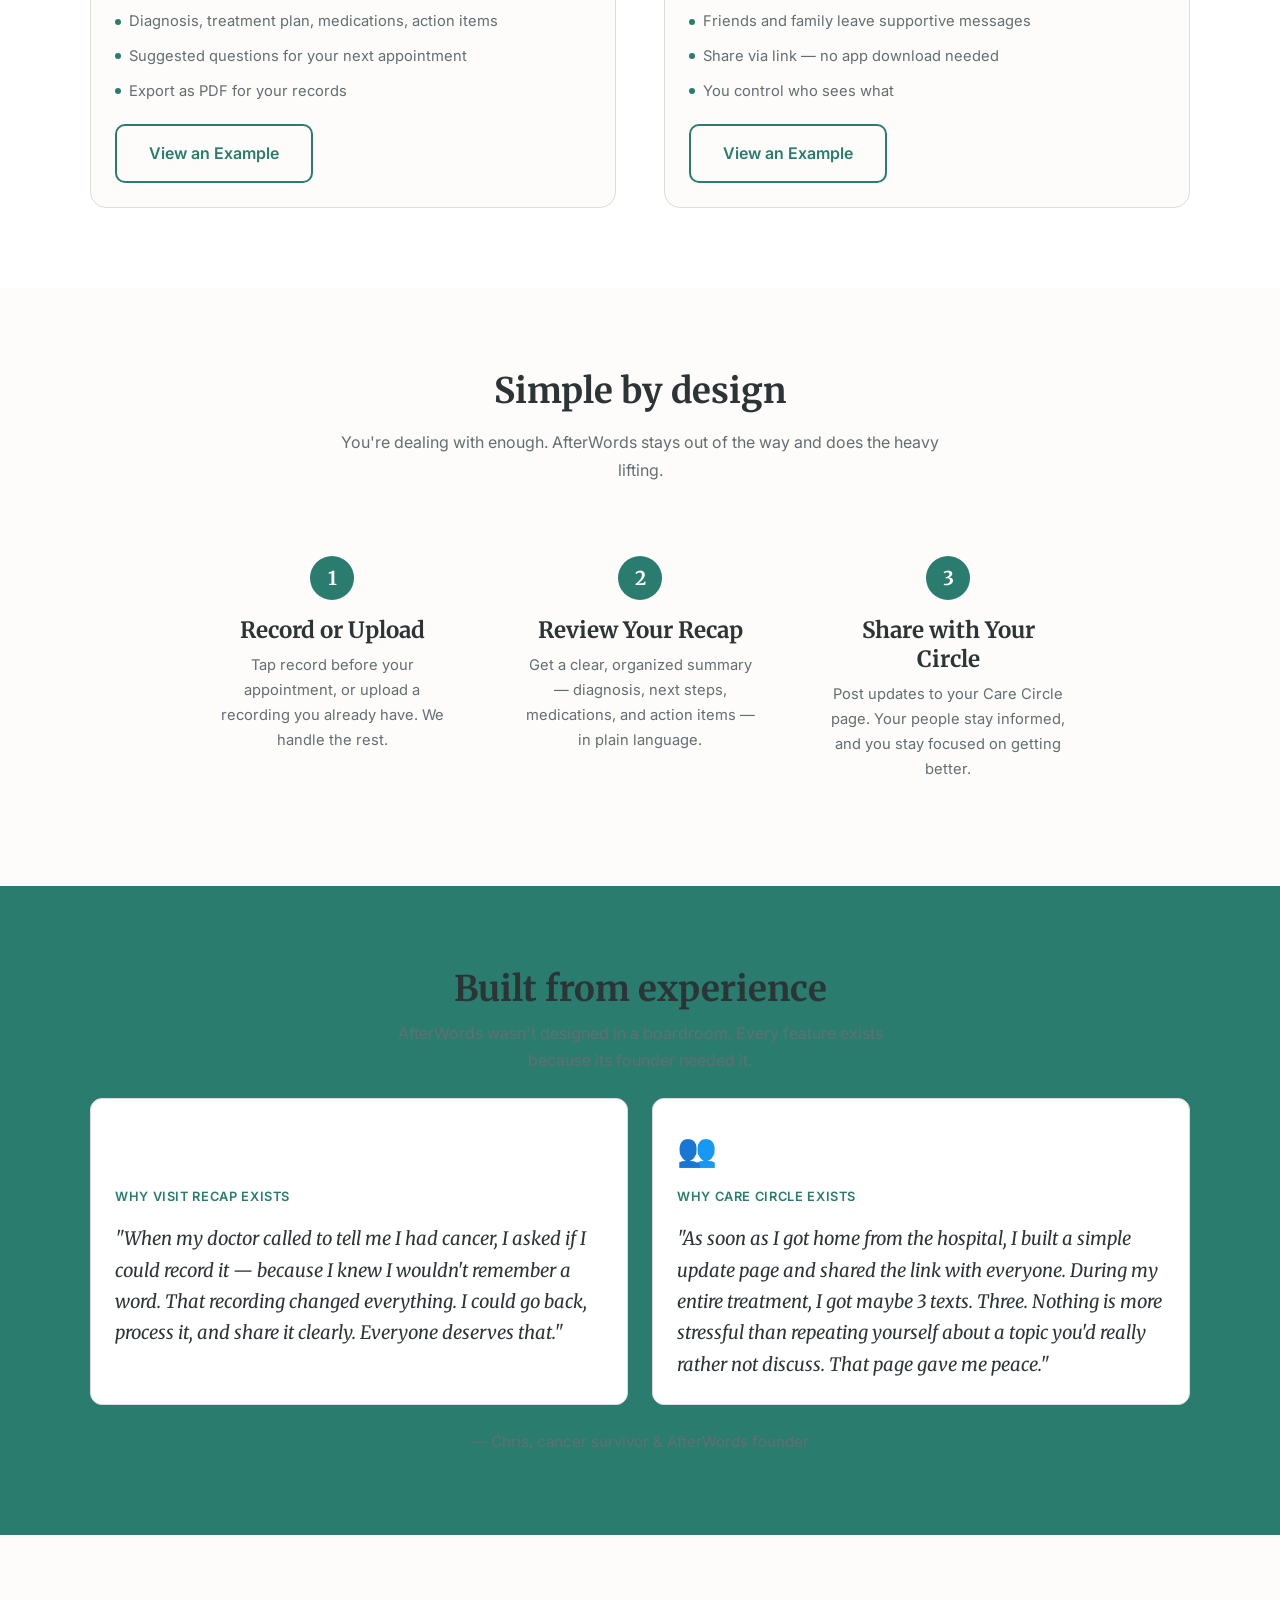
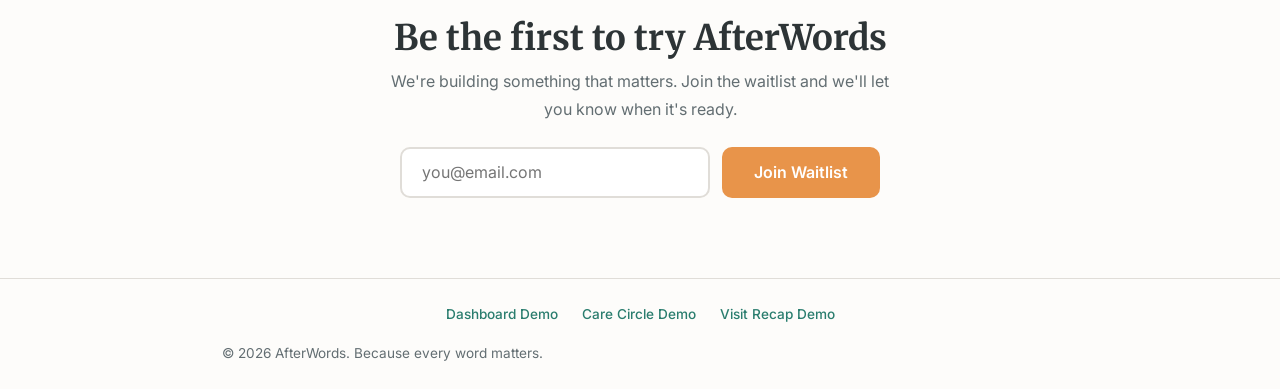
==== commit cb24b1eb: "Add Built from Experience section with dual founder stories Two origin stories side by side — record" ====
--- a/index.html
+++ b/index.html
@@ -141,15 +141,30 @@
     </div>
   </section>
 
-  <!-- Story -->
+  <!-- Built from Experience -->
   <section class="story section">
     <div class="container">
-      <div class="story-content reveal">
-        <blockquote>
-          "When my doctor called to tell me I had cancer, I asked if I could record it — because I knew I wouldn't remember a word. That recording changed everything. I could go back, process it, and share it clearly. Everyone deserves that."
-        </blockquote>
-        <cite>— Chris, cancer survivor &amp; AfterWords founder</cite>
+      <div class="story-header reveal">
+        <h2>Built from experience</h2>
+        <p>AfterWords wasn't designed in a boardroom. Every feature exists because its founder needed it.</p>
       </div>
+      <div class="story-grid">
+        <div class="story-card reveal">
+          <div class="story-icon">&#x1f399;</div>
+          <div class="story-label">Why Visit Recap exists</div>
+          <blockquote>
+            "When my doctor called to tell me I had cancer, I asked if I could record it — because I knew I wouldn't remember a word. That recording changed everything. I could go back, process it, and share it clearly. Everyone deserves that."
+          </blockquote>
+        </div>
+        <div class="story-card reveal">
+          <div class="story-icon">&#x1f465;</div>
+          <div class="story-label">Why Care Circle exists</div>
+          <blockquote>
+            "As soon as I got home from the hospital, I built a simple update page and shared the link with everyone. During my entire treatment, I got maybe 3 texts. Three. Nothing is more stressful than repeating yourself about a topic you'd really rather not discuss. That page gave me peace."
+          </blockquote>
+        </div>
+      </div>
+      <cite class="story-cite reveal">— Chris, cancer survivor &amp; AfterWords founder</cite>
     </div>
   </section>
 
--- a/css/style.css
+++ b/css/style.css
@@ -451,24 +451,70 @@
   color: var(--color-white);
 }
 
-.story-content {
-  max-width: 700px;
+.story-header {
+  text-align: center;
+  margin-bottom: var(--space-md);
+}
+
+.story-header h2 {
+  margin-bottom: var(--space-xs);
+}
+
+.story-header p {
+  color: var(--color-text-light);
+  max-width: 550px;
   margin: 0 auto;
-  text-align: center;
-}
-
-.story-content blockquote {
+}
+
+.story-grid {
+  display: grid;
+  grid-template-columns: 1fr 1fr;
+  gap: var(--space-md);
+  margin-bottom: var(--space-md);
+}
+
+@media (max-width: 768px) {
+  .story-grid {
+    grid-template-columns: 1fr;
+  }
+}
+
+.story-card {
+  background: white;
+  border-radius: 12px;
+  padding: var(--space-md);
+  border: 1px solid var(--color-border);
+}
+
+.story-icon {
+  font-size: 2rem;
+  margin-bottom: 0.5rem;
+}
+
+.story-label {
+  font-size: 0.8rem;
+  font-weight: 600;
+  text-transform: uppercase;
+  letter-spacing: 0.05em;
+  color: var(--color-primary);
+  margin-bottom: var(--space-sm);
+}
+
+.story-card blockquote {
   font-family: var(--font-heading);
-  font-size: clamp(1.1rem, 2.5vw, 1.5rem);
+  font-size: clamp(0.95rem, 2vw, 1.15rem);
   line-height: 1.7;
   font-style: italic;
-  margin-bottom: var(--space-md);
-}
-
-.story-content cite {
+  margin: 0;
+  color: var(--color-text);
+}
+
+.story-cite {
+  display: block;
+  text-align: center;
   font-style: normal;
   font-size: 0.95rem;
-  opacity: 0.85;
+  color: var(--color-text-light);
 }
 
 /* --- CTA --- */
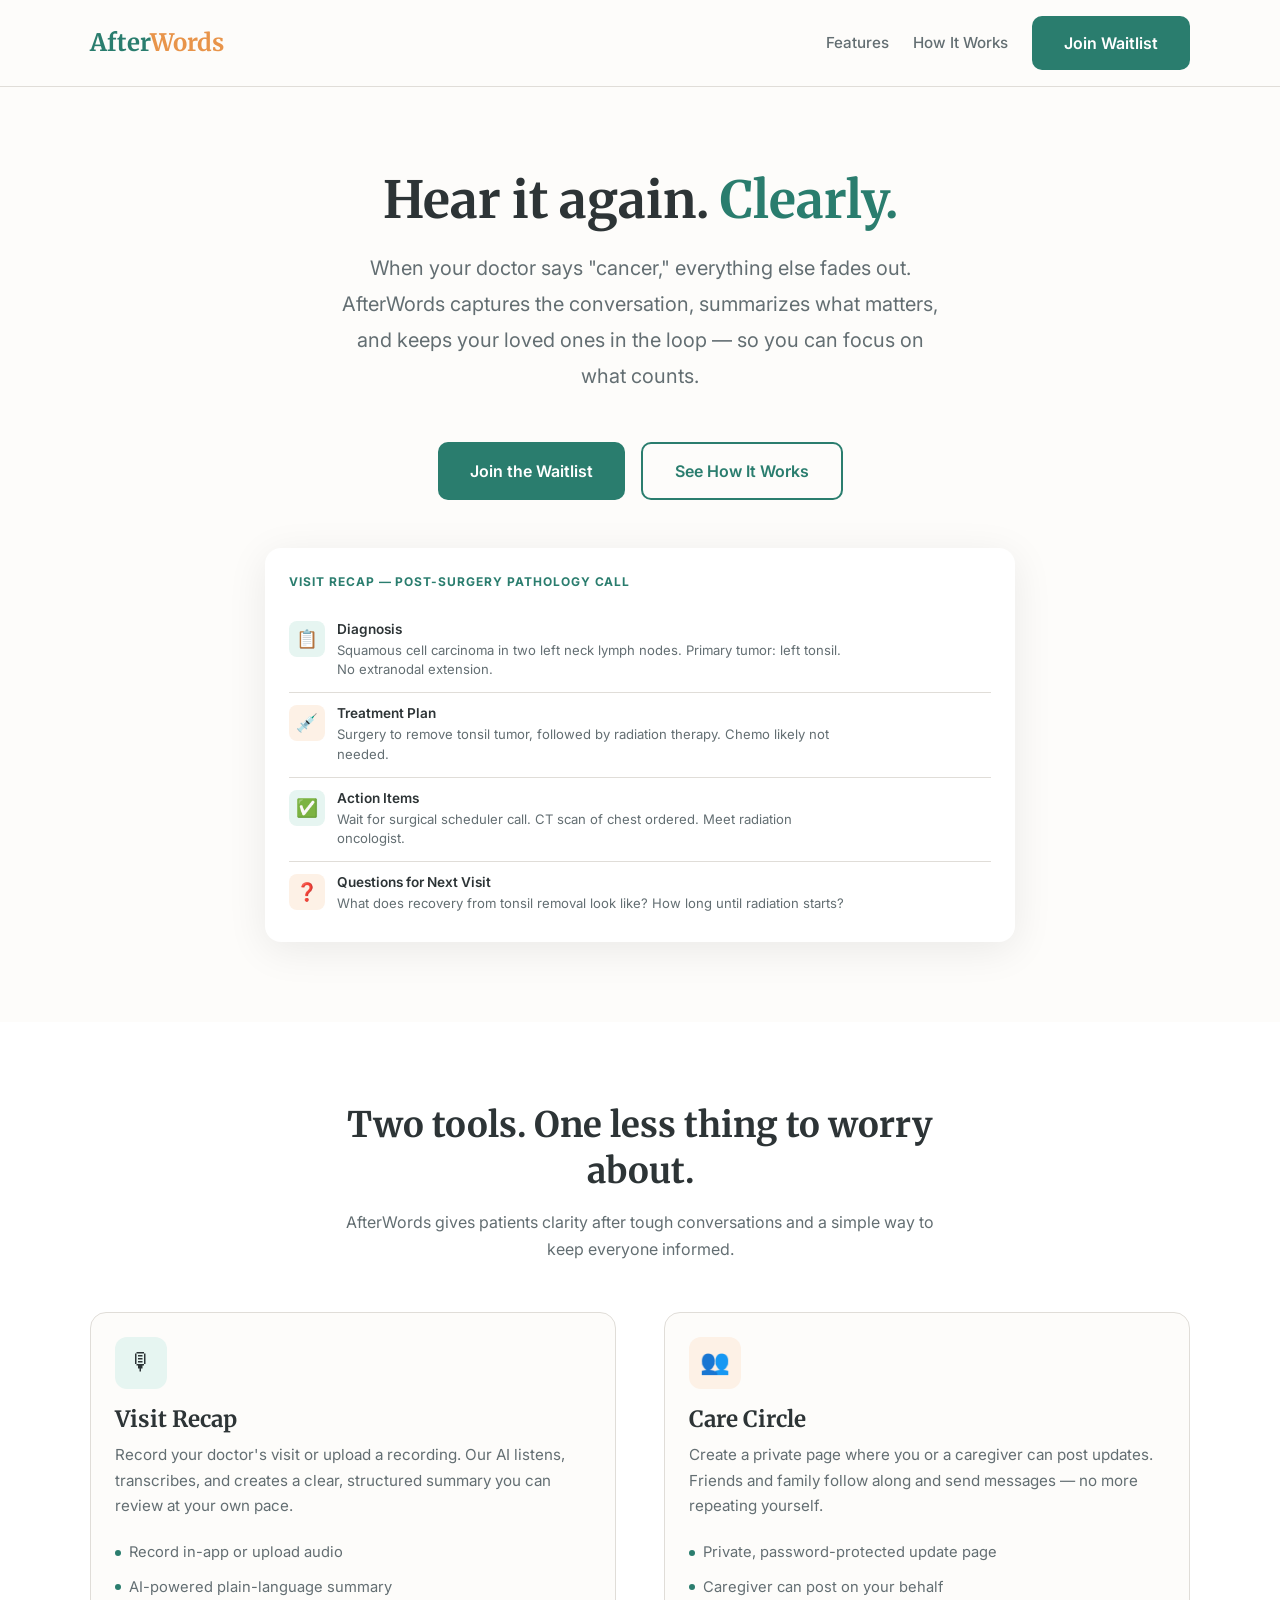
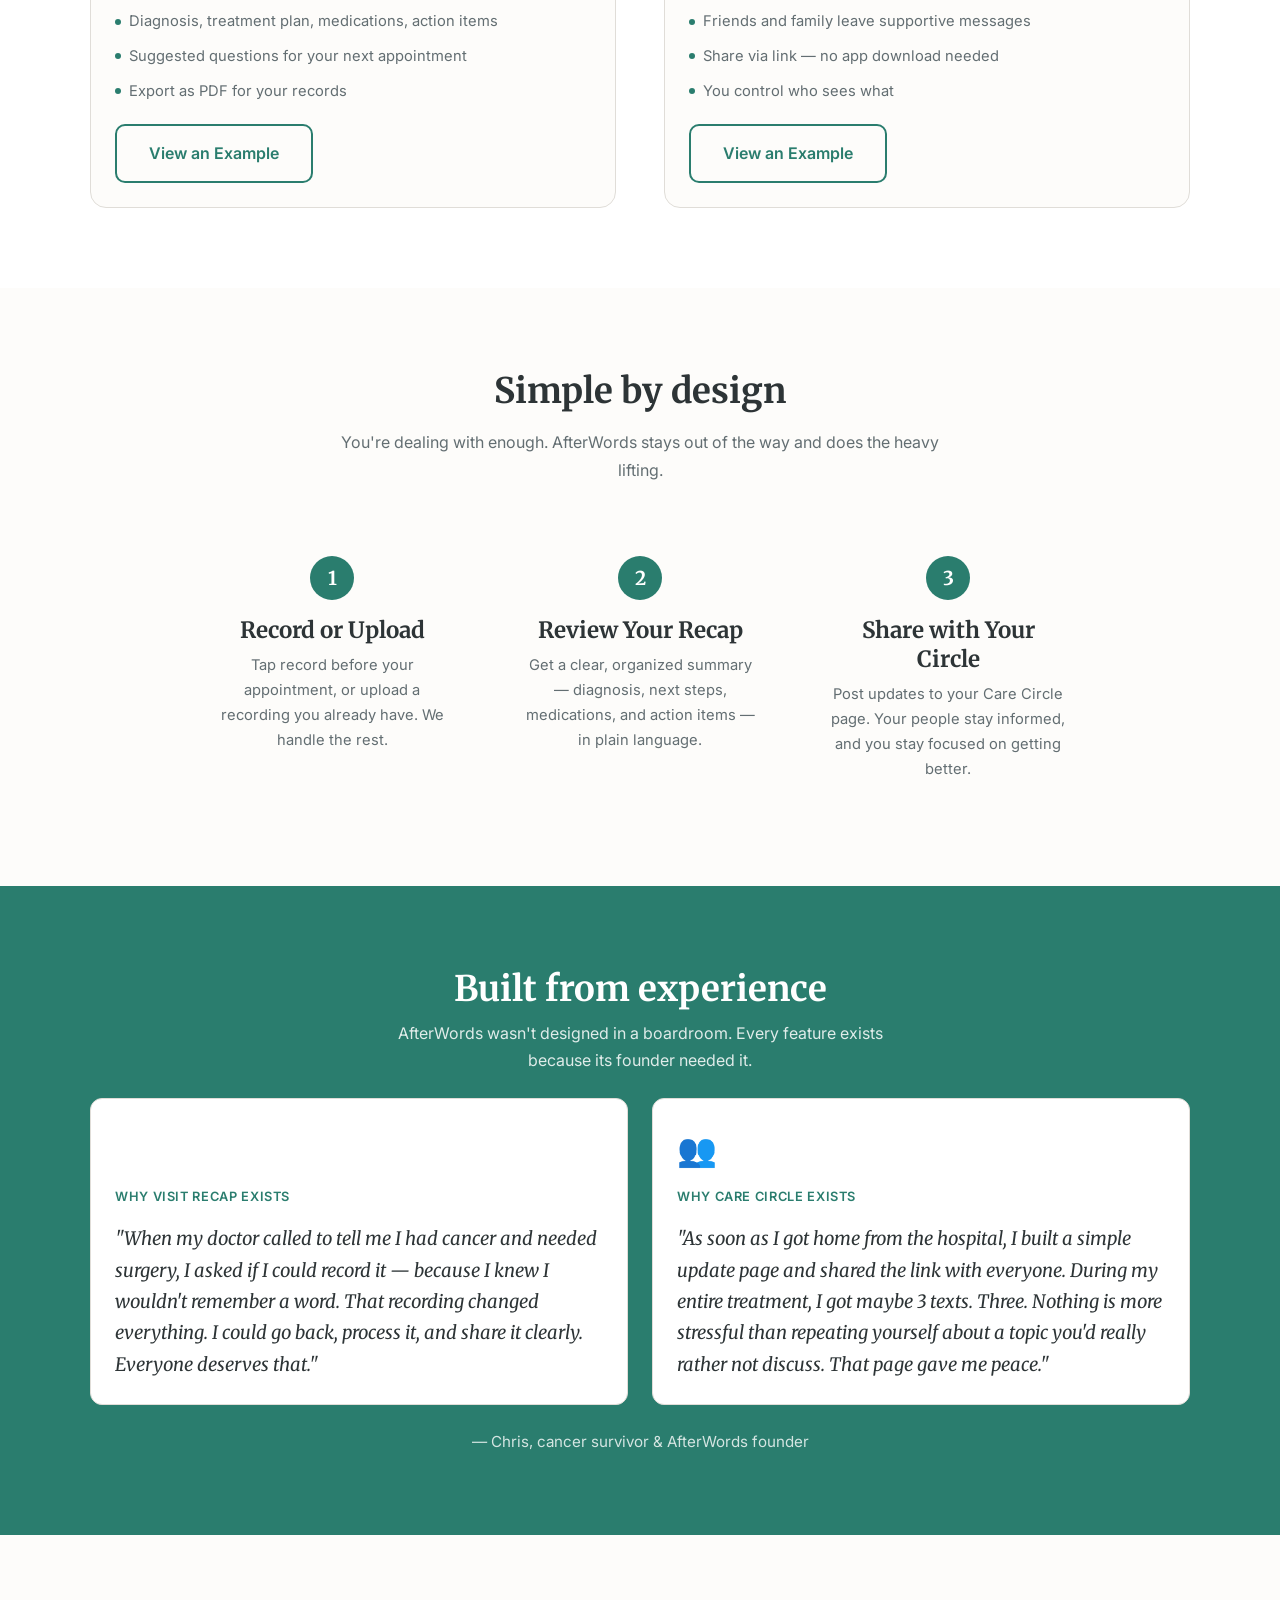
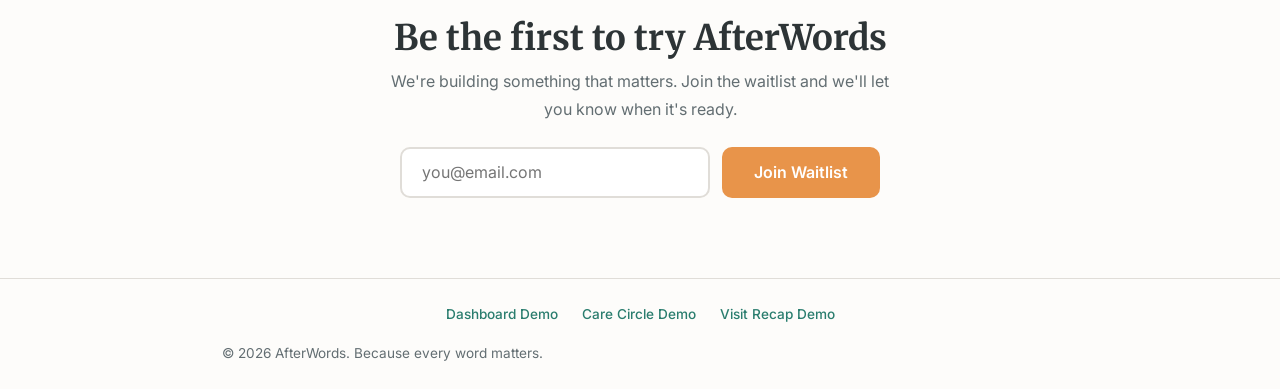
==== commit 82d31286: "Fix story section text contrast and add surgery detail Improved readability of heading/subtext on gr" ====
--- a/index.html
+++ b/index.html
@@ -153,7 +153,7 @@
           <div class="story-icon">&#x1f399;</div>
           <div class="story-label">Why Visit Recap exists</div>
           <blockquote>
-            "When my doctor called to tell me I had cancer, I asked if I could record it — because I knew I wouldn't remember a word. That recording changed everything. I could go back, process it, and share it clearly. Everyone deserves that."
+            "When my doctor called to tell me I had cancer and needed surgery, I asked if I could record it — because I knew I wouldn't remember a word. That recording changed everything. I could go back, process it, and share it clearly. Everyone deserves that."
           </blockquote>
         </div>
         <div class="story-card reveal">
--- a/css/style.css
+++ b/css/style.css
@@ -458,10 +458,11 @@
 
 .story-header h2 {
   margin-bottom: var(--space-xs);
+  color: white;
 }
 
 .story-header p {
-  color: var(--color-text-light);
+  color: rgba(255, 255, 255, 0.85);
   max-width: 550px;
   margin: 0 auto;
 }
@@ -514,7 +515,7 @@
   text-align: center;
   font-style: normal;
   font-size: 0.95rem;
-  color: var(--color-text-light);
+  color: rgba(255, 255, 255, 0.8);
 }
 
 /* --- CTA --- */
